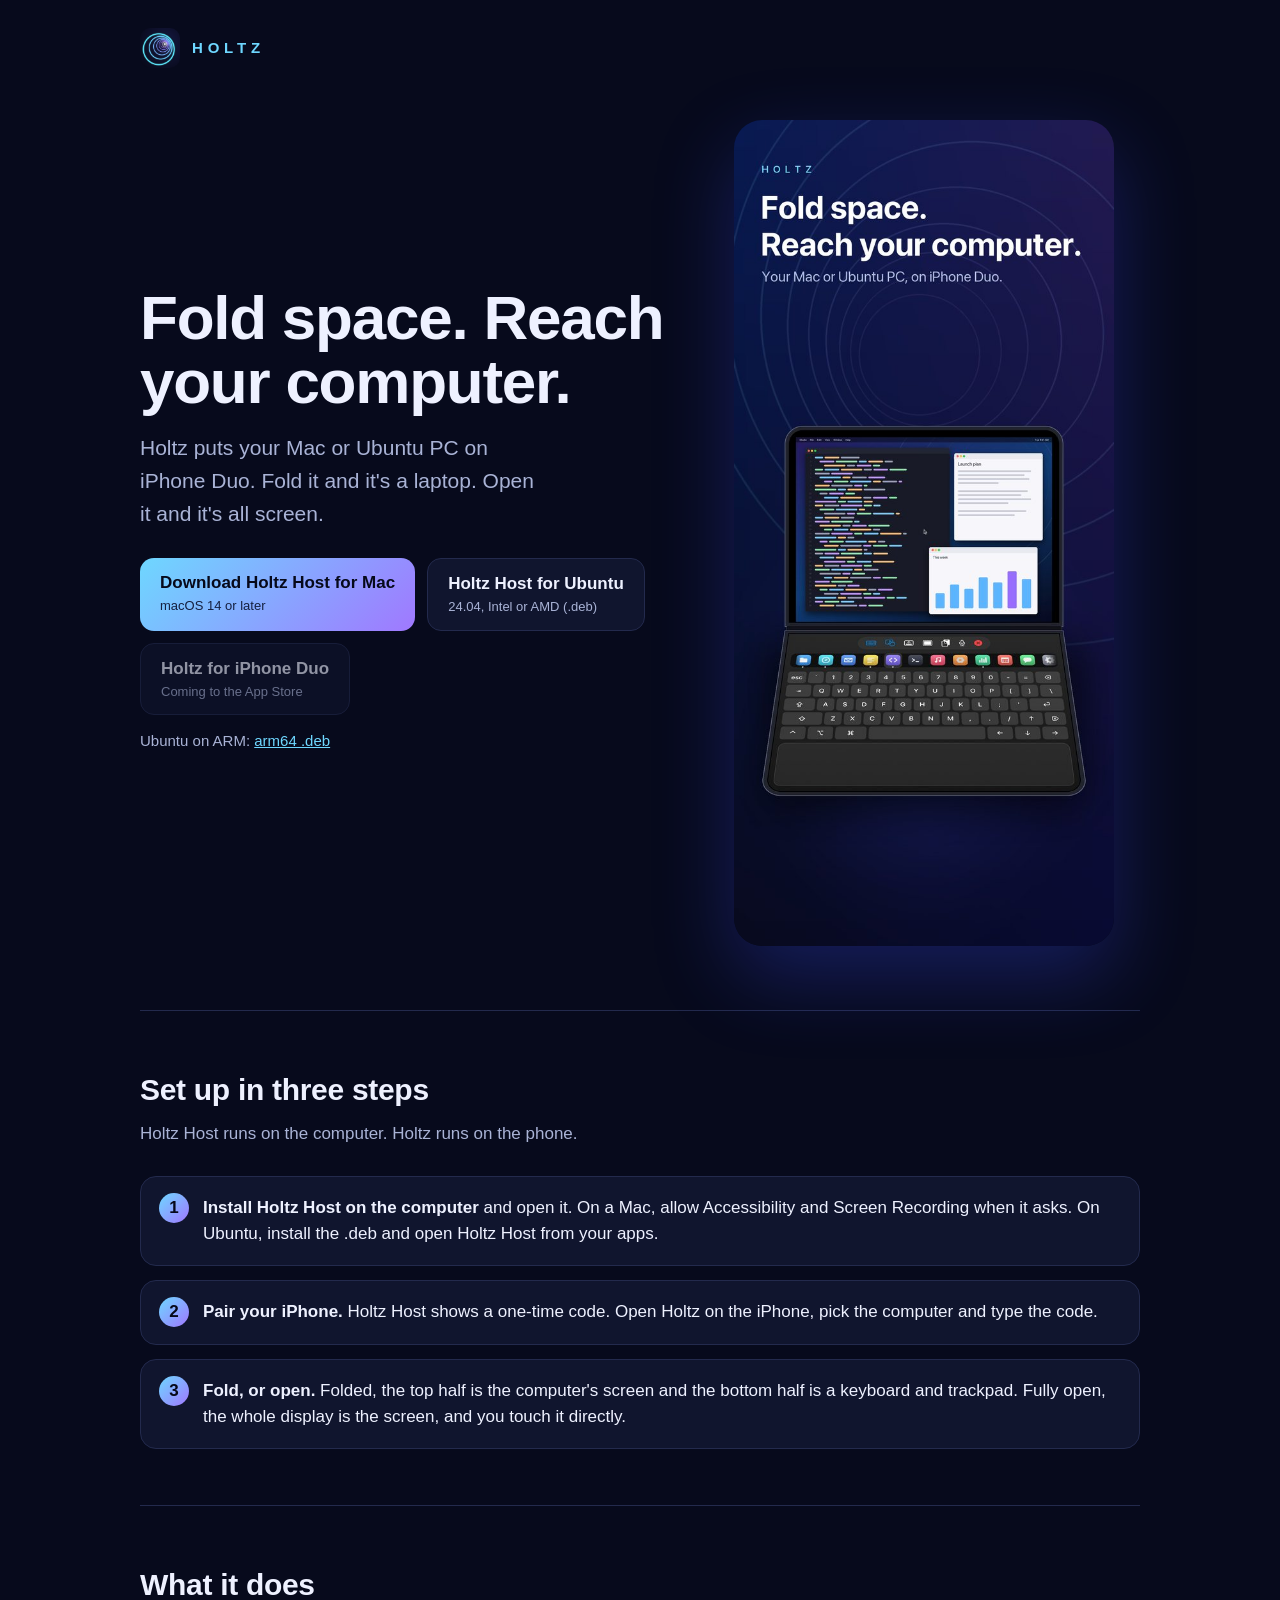
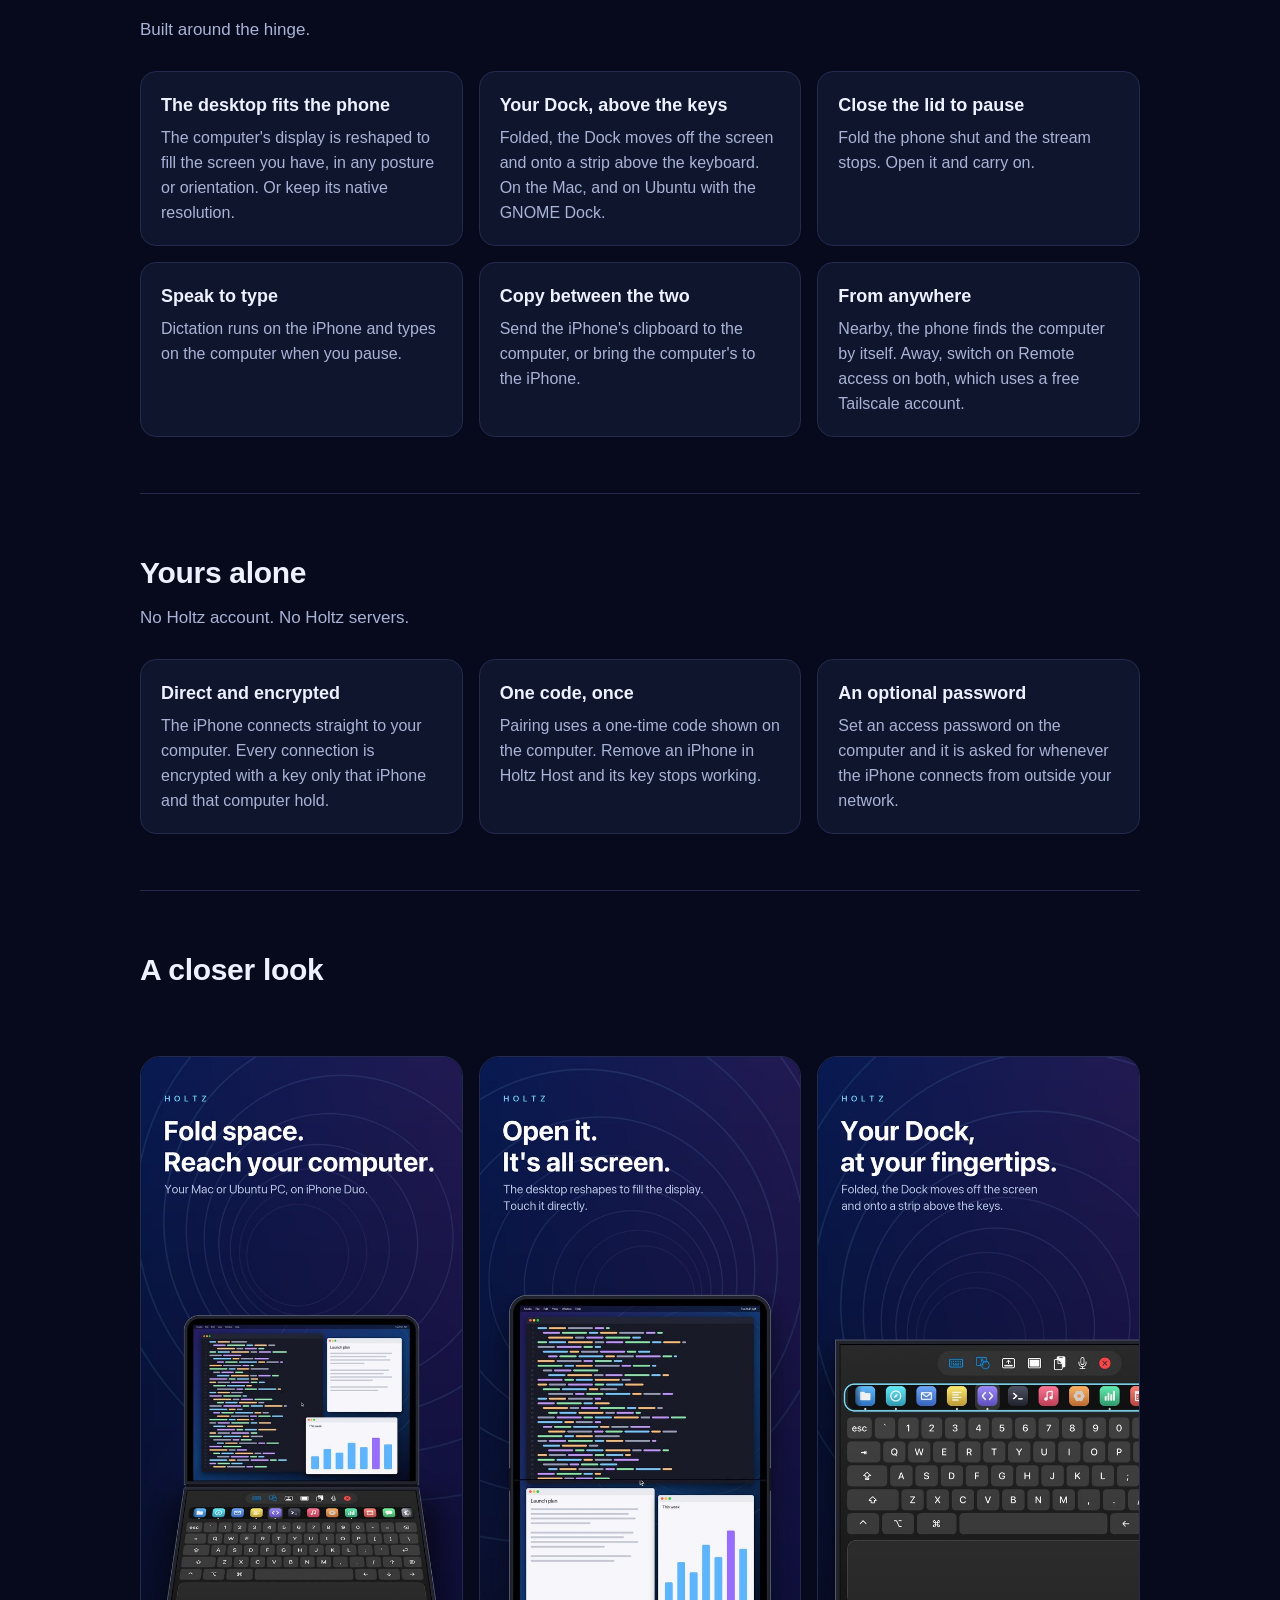
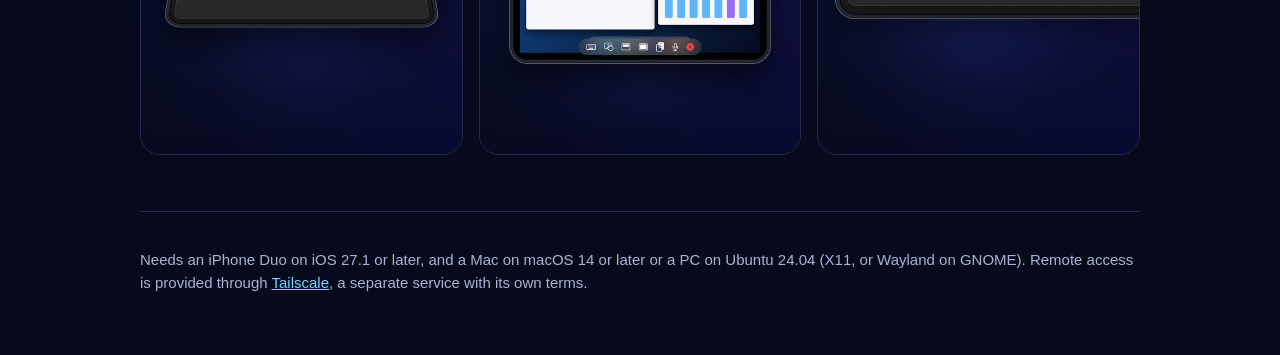
==== index.html @ 6dc0d3e1 "Update the Holtz website" ====
<!doctype html>
<html lang="en">
<head>
<meta charset="utf-8">
<meta name="viewport" content="width=device-width, initial-scale=1">
<title>Holtz: your computer on iPhone Duo</title>
<meta name="description" content="Holtz turns iPhone Duo into a window onto your Mac or Ubuntu PC. Fold it and it's a laptop; open it and it's all screen.">
<link rel="icon" href="img/icon.png">
<style>
  :root { --bg: #070a1c; --panel: #10152e; --line: #232a4d; --text: #eef1ff; --muted: #a9b3d6;
          --cyan: #6ed7ff; --violet: #a078ff; }
  * { box-sizing: border-box; }
  body { margin: 0; background: var(--bg); color: var(--text); line-height: 1.55;
         font: 17px/1.55 -apple-system, BlinkMacSystemFont, "SF Pro Text", "Segoe UI", Roboto, sans-serif; }
  a { color: var(--cyan); }
  .wrap { max-width: 1040px; margin: 0 auto; padding: 0 20px; }
  header { padding: 28px 0; display: flex; align-items: center; gap: 12px; }
  header img { width: 40px; height: 40px; border-radius: 10px; }
  header b { letter-spacing: .32em; font-size: 15px; color: var(--cyan); }
  .hero { display: grid; grid-template-columns: 1.1fr .9fr; gap: 40px; align-items: center; padding: 24px 0 64px; }
  h1 { font-size: clamp(38px, 6vw, 62px); line-height: 1.04; margin: 0 0 18px; letter-spacing: -.02em; text-wrap: balance; }
  h2 { font-size: 30px; margin: 0 0 8px; letter-spacing: -.01em; }
  .lead { font-size: 21px; color: var(--muted); margin: 0 0 28px; max-width: 34ch; }
  .hero img { width: 100%; max-width: 380px; border-radius: 28px; justify-self: center;
              box-shadow: 0 30px 80px rgba(60, 80, 255, .28); }
  .buttons { display: flex; flex-wrap: wrap; gap: 12px; }
  .button { display: inline-flex; flex-direction: column; padding: 12px 20px; border-radius: 14px;
            text-decoration: none; font-weight: 600; border: 1px solid var(--line); background: var(--panel); color: var(--text); }
  .button small { font-weight: 400; color: var(--muted); font-size: 13px; }
  .button.primary { background: linear-gradient(135deg, var(--cyan), var(--violet)); color: #06091a; border: 0; }
  .button.primary small { color: #152040; }
  .button[aria-disabled] { opacity: .6; pointer-events: none; }
  section { padding: 56px 0; border-top: 1px solid var(--line); }
  .sub { color: var(--muted); margin: 0 0 28px; }
  .grid { display: grid; grid-template-columns: repeat(auto-fit, minmax(240px, 1fr)); gap: 16px; }
  .card { background: var(--panel); border: 1px solid var(--line); border-radius: 16px; padding: 20px; }
  .card h3 { margin: 0 0 6px; font-size: 18px; }
  .card p { margin: 0; color: var(--muted); font-size: 16px; }
  ol.steps { counter-reset: s; list-style: none; padding: 0; margin: 0; display: grid; gap: 14px; }
  ol.steps li { counter-increment: s; background: var(--panel); border: 1px solid var(--line); border-radius: 16px;
                padding: 18px 20px 18px 62px; position: relative; }
  ol.steps li::before { content: counter(s); position: absolute; left: 18px; top: 16px; width: 30px; height: 30px;
                border-radius: 50%; display: grid; place-items: center; font-weight: 700; color: #06091a;
                background: linear-gradient(135deg, var(--cyan), var(--violet)); }
  .shots { display: grid; grid-template-columns: repeat(auto-fit, minmax(200px, 1fr)); gap: 16px; }
  .shots img { width: 100%; border-radius: 20px; border: 1px solid var(--line); }
  code { background: #0c1126; border: 1px solid var(--line); border-radius: 6px; padding: 1px 6px; font-size: 15px; }
  footer { padding: 36px 0 60px; color: var(--muted); font-size: 15px; border-top: 1px solid var(--line); }
  @media (max-width: 760px) { .hero { grid-template-columns: 1fr; } .lead { max-width: none; } }
</style>
</head>
<body>
<div class="wrap">
  <header><img src="img/icon.png" alt=""><b>HOLTZ</b></header>

  <div class="hero">
    <div>
      <h1>Fold space. Reach your computer.</h1>
      <p class="lead">Holtz puts your Mac or Ubuntu PC on iPhone Duo. Fold it and it's a laptop. Open it and it's all screen.</p>
      <div class="buttons">
        <a class="button primary" data-asset="Holtz-Host.dmg" href="#">Download Holtz Host for Mac<small>macOS 14 or later</small></a>
        <a class="button" data-asset="holtz-host_amd64.deb" href="#">Holtz Host for Ubuntu<small>24.04, Intel or AMD (.deb)</small></a>
        <a class="button" aria-disabled="true" href="#">Holtz for iPhone Duo<small>Coming to the App Store</small></a>
      </div>
      <p class="sub" style="margin-top:14px;font-size:15px">Ubuntu on ARM: <a data-asset="holtz-host_arm64.deb" href="#">arm64 .deb</a></p>
    </div>
    <img src="img/01-fold-space.jpg" alt="iPhone Duo folded like a laptop, showing a Mac desktop on top and a keyboard below">
  </div>

  <section>
    <h2>Set up in three steps</h2>
    <p class="sub">Holtz Host runs on the computer. Holtz runs on the phone.</p>
    <ol class="steps">
      <li><b>Install Holtz Host on the computer</b> and open it. On a Mac, allow Accessibility and Screen Recording when it asks. On Ubuntu, install the .deb and open Holtz Host from your apps.</li>
      <li><b>Pair your iPhone.</b> Holtz Host shows a one-time code. Open Holtz on the iPhone, pick the computer and type the code.</li>
      <li><b>Fold, or open.</b> Folded, the top half is the computer's screen and the bottom half is a keyboard and trackpad. Fully open, the whole display is the screen, and you touch it directly.</li>
    </ol>
  </section>

  <section>
    <h2>What it does</h2>
    <p class="sub">Built around the hinge.</p>
    <div class="grid">
      <div class="card"><h3>The desktop fits the phone</h3><p>The computer's display is reshaped to fill the screen you have, in any posture or orientation. Or keep its native resolution.</p></div>
      <div class="card"><h3>Your Dock, above the keys</h3><p>Folded, the Dock moves off the screen and onto a strip above the keyboard. On the Mac, and on Ubuntu with the GNOME Dock.</p></div>
      <div class="card"><h3>Close the lid to pause</h3><p>Fold the phone shut and the stream stops. Open it and carry on.</p></div>
      <div class="card"><h3>Speak to type</h3><p>Dictation runs on the iPhone and types on the computer when you pause.</p></div>
      <div class="card"><h3>Copy between the two</h3><p>Send the iPhone's clipboard to the computer, or bring the computer's to the iPhone.</p></div>
      <div class="card"><h3>From anywhere</h3><p>Nearby, the phone finds the computer by itself. Away, switch on Remote access on both, which uses a free Tailscale account.</p></div>
    </div>
  </section>

  <section>
    <h2>Yours alone</h2>
    <p class="sub">No Holtz account. No Holtz servers.</p>
    <div class="grid">
      <div class="card"><h3>Direct and encrypted</h3><p>The iPhone connects straight to your computer. Every connection is encrypted with a key only that iPhone and that computer hold.</p></div>
      <div class="card"><h3>One code, once</h3><p>Pairing uses a one-time code shown on the computer. Remove an iPhone in Holtz Host and its key stops working.</p></div>
      <div class="card"><h3>An optional password</h3><p>Set an access password on the computer and it is asked for whenever the iPhone connects from outside your network.</p></div>
    </div>
  </section>

  <section>
    <h2>A closer look</h2>
    <p class="sub">&nbsp;</p>
    <div class="shots">
      <img src="img/01-fold-space.jpg" alt="Folded: screen above, keyboard and trackpad below">
      <img src="img/02-all-screen.jpg" alt="Fully open: the desktop fills the display">
      <img src="img/03-dock.jpg" alt="The Dock as a strip above the keyboard">
    </div>
  </section>

  <footer>
    Needs an iPhone Duo on iOS 27.1 or later, and a Mac on macOS 14 or later or a PC on Ubuntu 24.04 (X11, or Wayland on GNOME).
    Remote access is provided through <a href="https://tailscale.com">Tailscale</a>, a separate service with its own terms.
  </footer>
</div>
<script>
  // Downloads come from the latest GitHub release of this repository.
  const REPOSITORY = "dean-tessone/holtz";
  for (const link of document.querySelectorAll("[data-asset]")) {
    link.href = `https://github.com/${REPOSITORY}/releases/latest/download/${link.dataset.asset}`;
  }
</script>
</body>
</html>
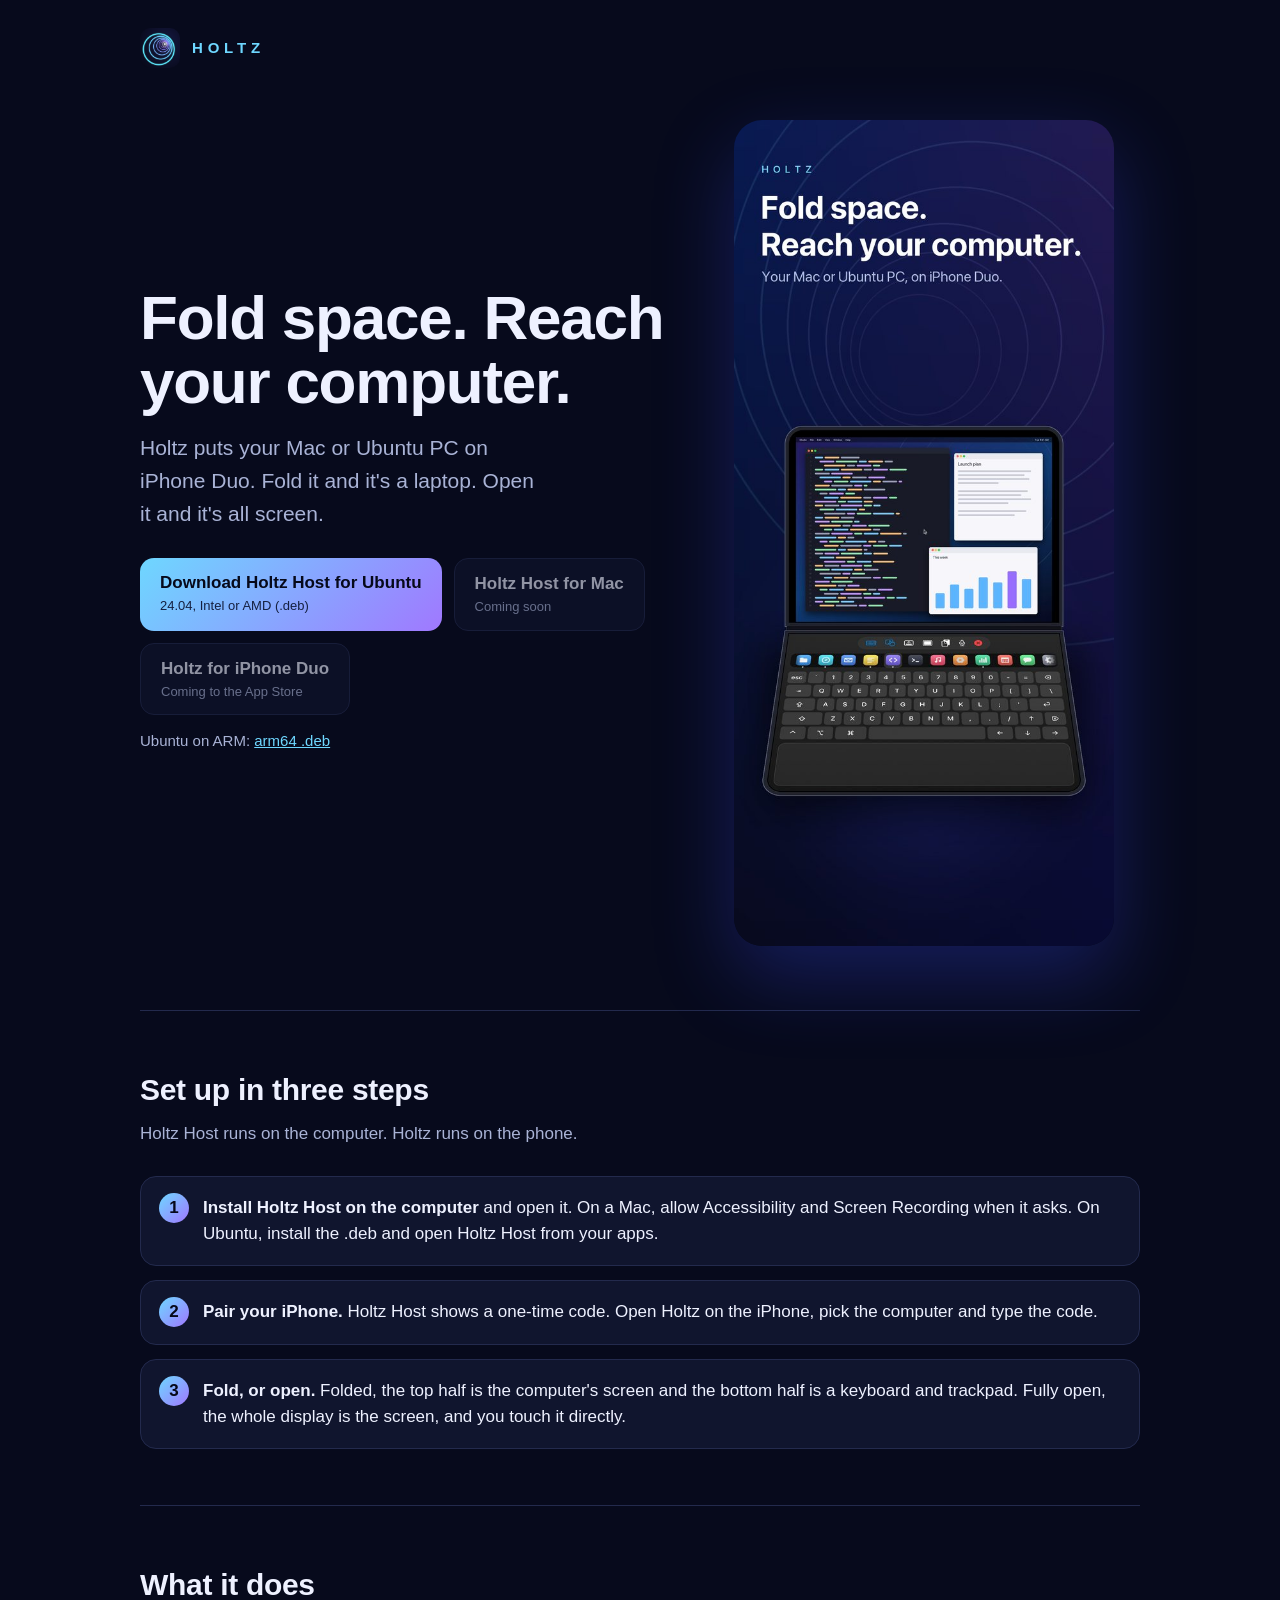
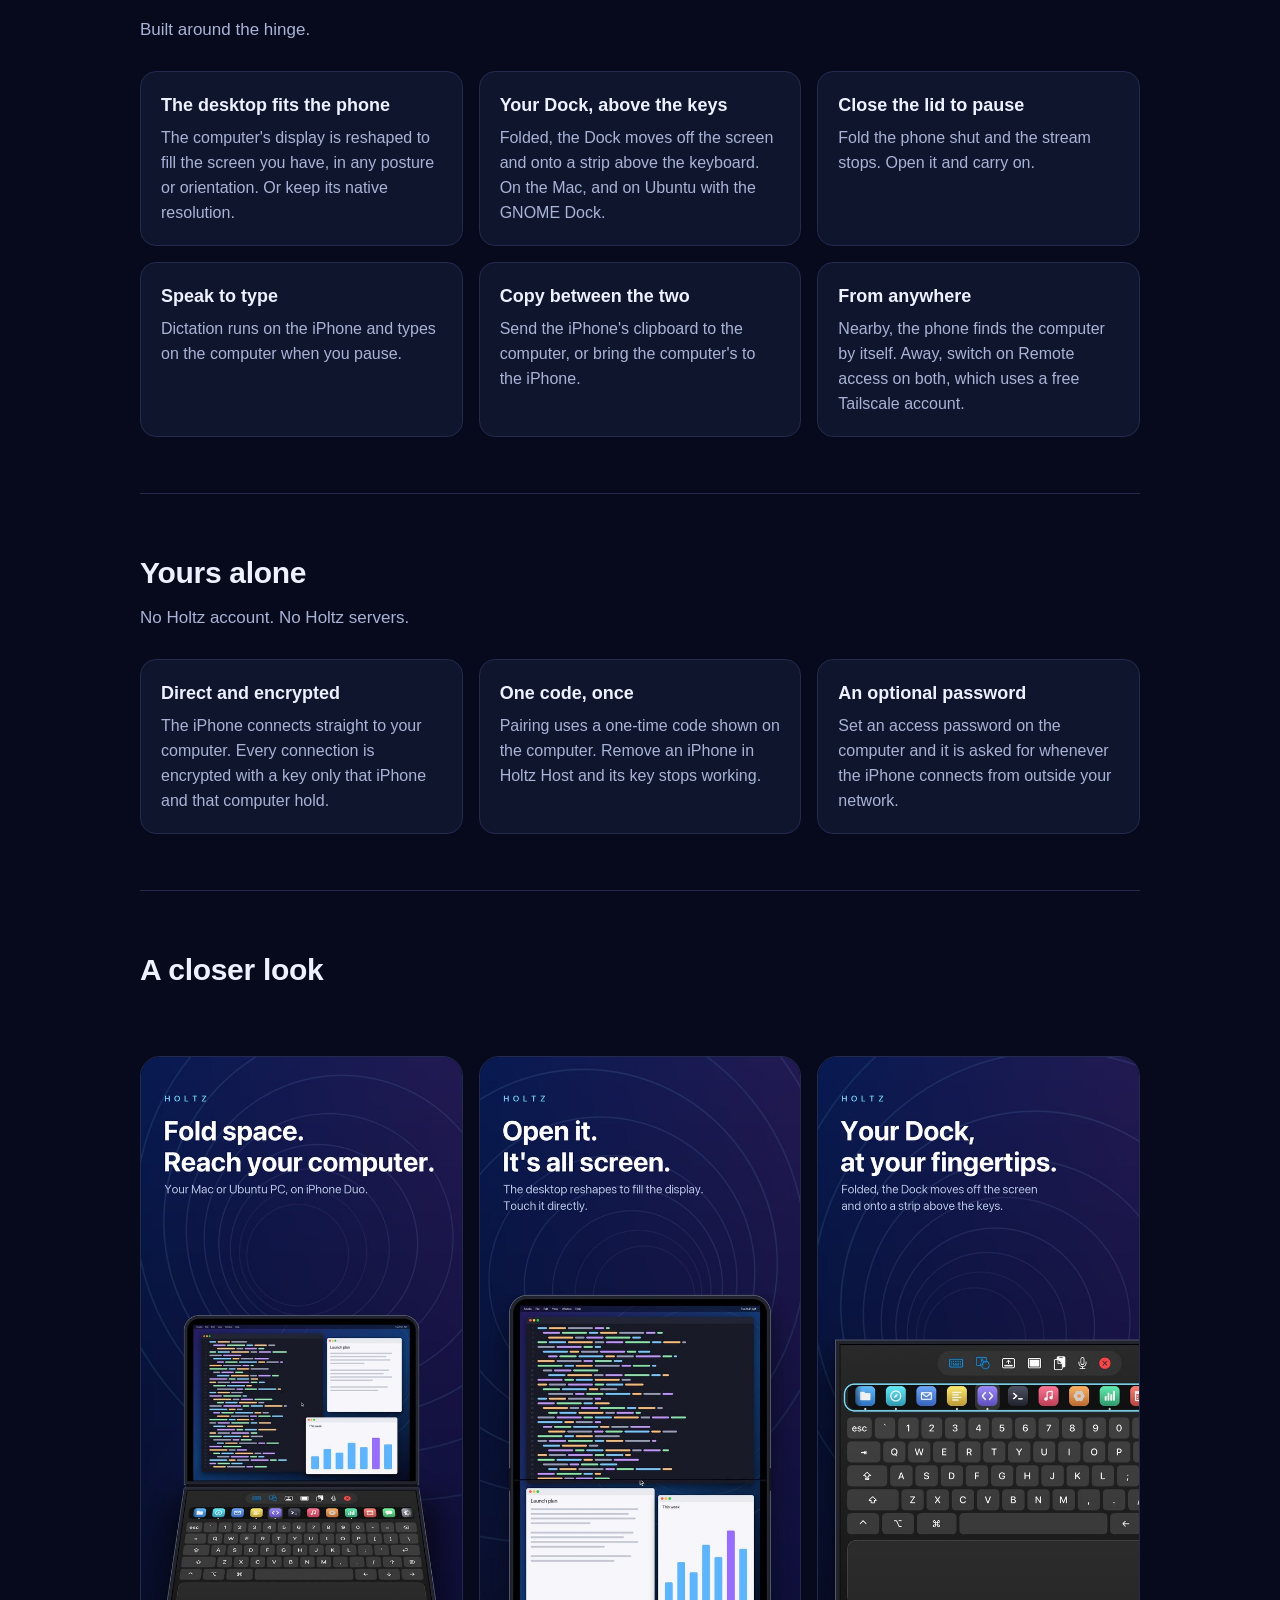
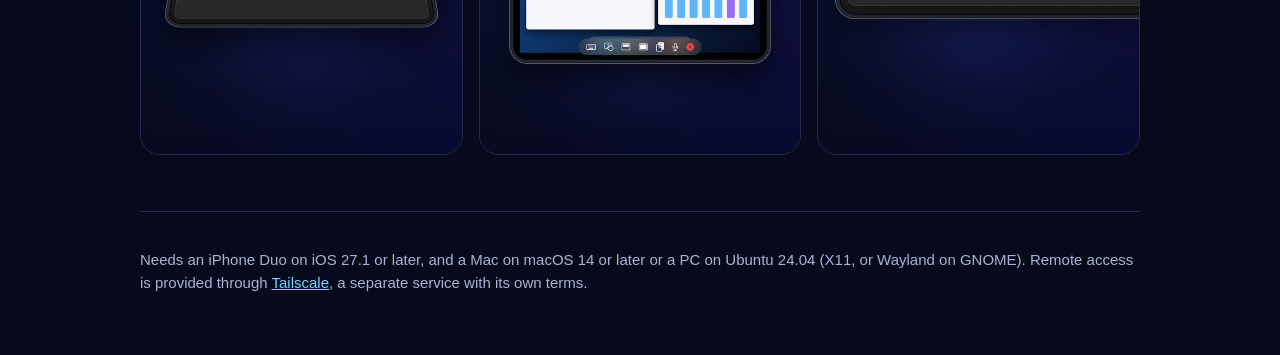
==== commit 5647aba0: "Update the Holtz website" ====
--- a/index.html
+++ b/index.html
@@ -58,8 +58,9 @@
       <h1>Fold space. Reach your computer.</h1>
       <p class="lead">Holtz puts your Mac or Ubuntu PC on iPhone Duo. Fold it and it's a laptop. Open it and it's all screen.</p>
       <div class="buttons">
-        <a class="button primary" data-asset="Holtz-Host.dmg" href="#">Download Holtz Host for Mac<small>macOS 14 or later</small></a>
-        <a class="button" data-asset="holtz-host_amd64.deb" href="#">Holtz Host for Ubuntu<small>24.04, Intel or AMD (.deb)</small></a>
+        <a class="button primary" data-asset="holtz-host_amd64.deb" href="#">Download Holtz Host for Ubuntu<small>24.04, Intel or AMD (.deb)</small></a>
+        <!-- When the Mac release exists: remove aria-disabled, add data-asset="Holtz-Host.dmg", and say "macOS 14 or later, Intel and Apple silicon". -->
+        <a class="button" aria-disabled="true" href="#">Holtz Host for Mac<small>Coming soon</small></a>
         <a class="button" aria-disabled="true" href="#">Holtz for iPhone Duo<small>Coming to the App Store</small></a>
       </div>
       <p class="sub" style="margin-top:14px;font-size:15px">Ubuntu on ARM: <a data-asset="holtz-host_arm64.deb" href="#">arm64 .deb</a></p>
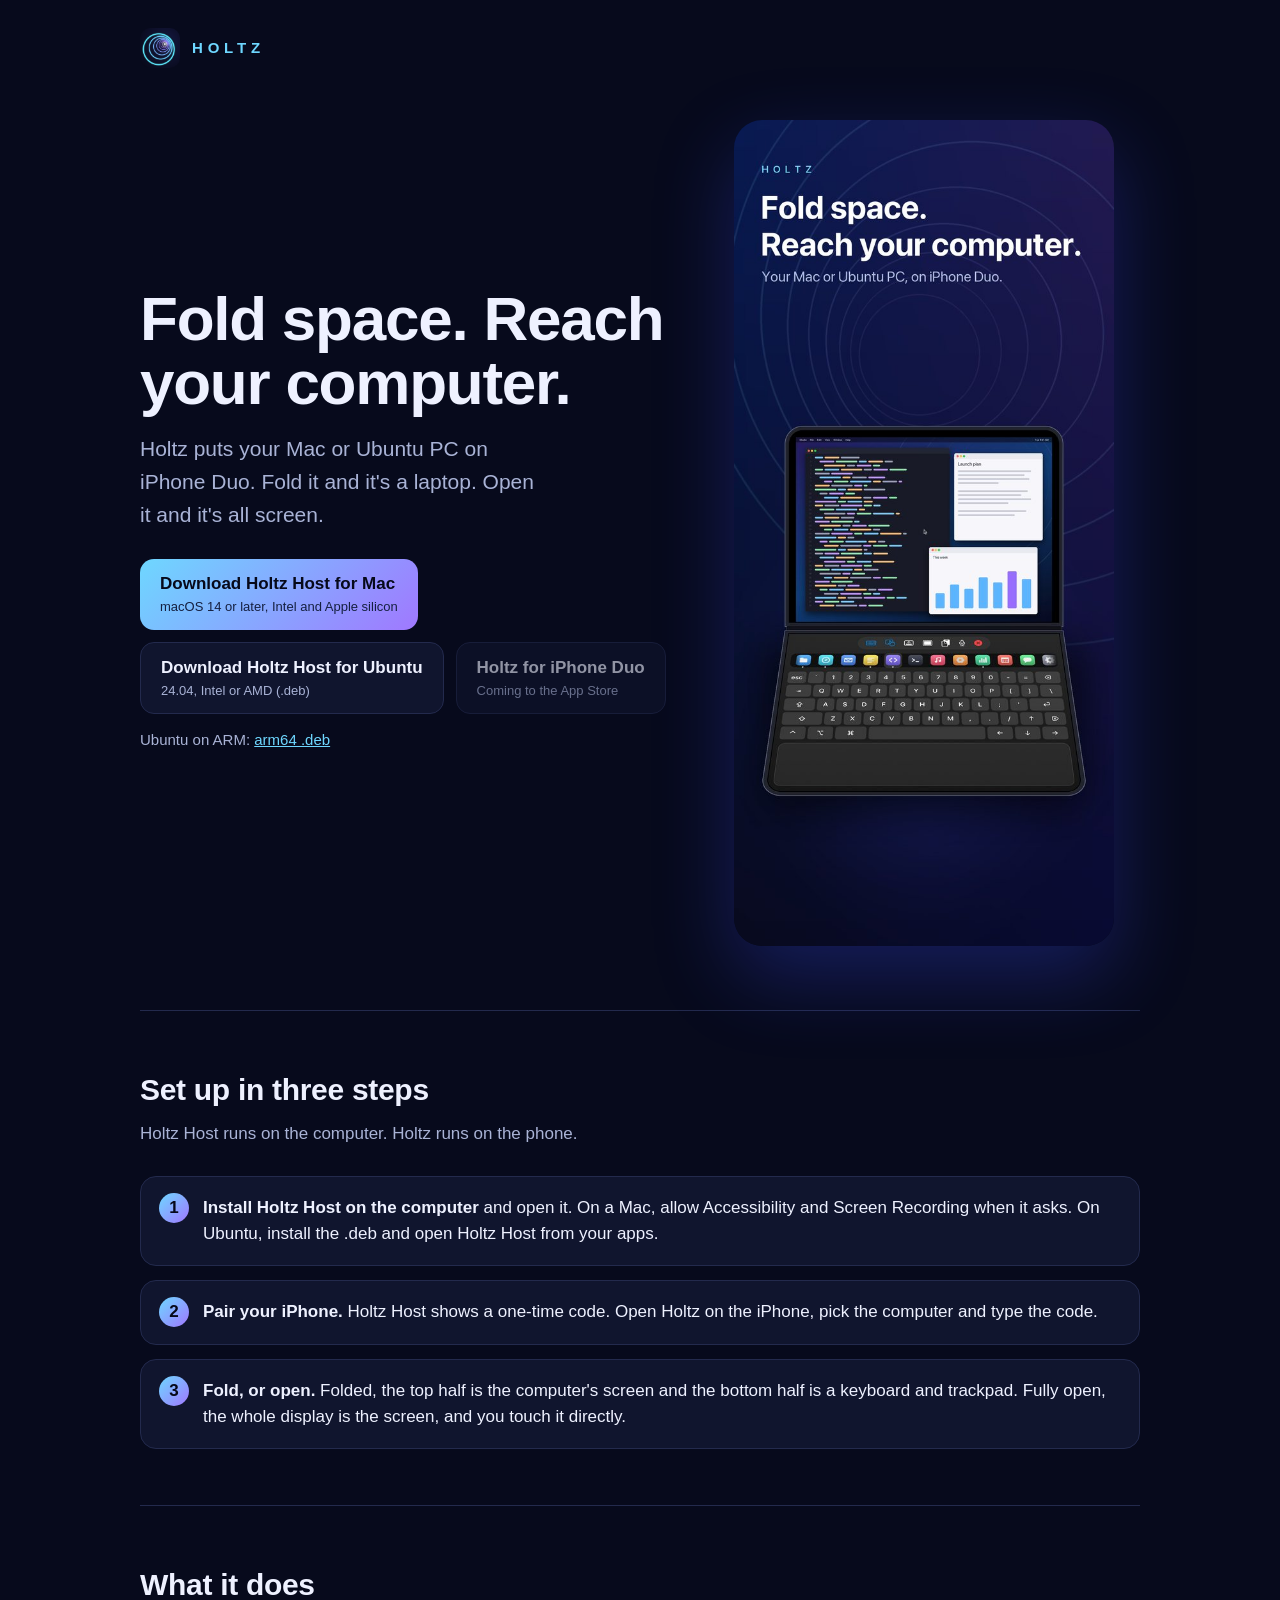
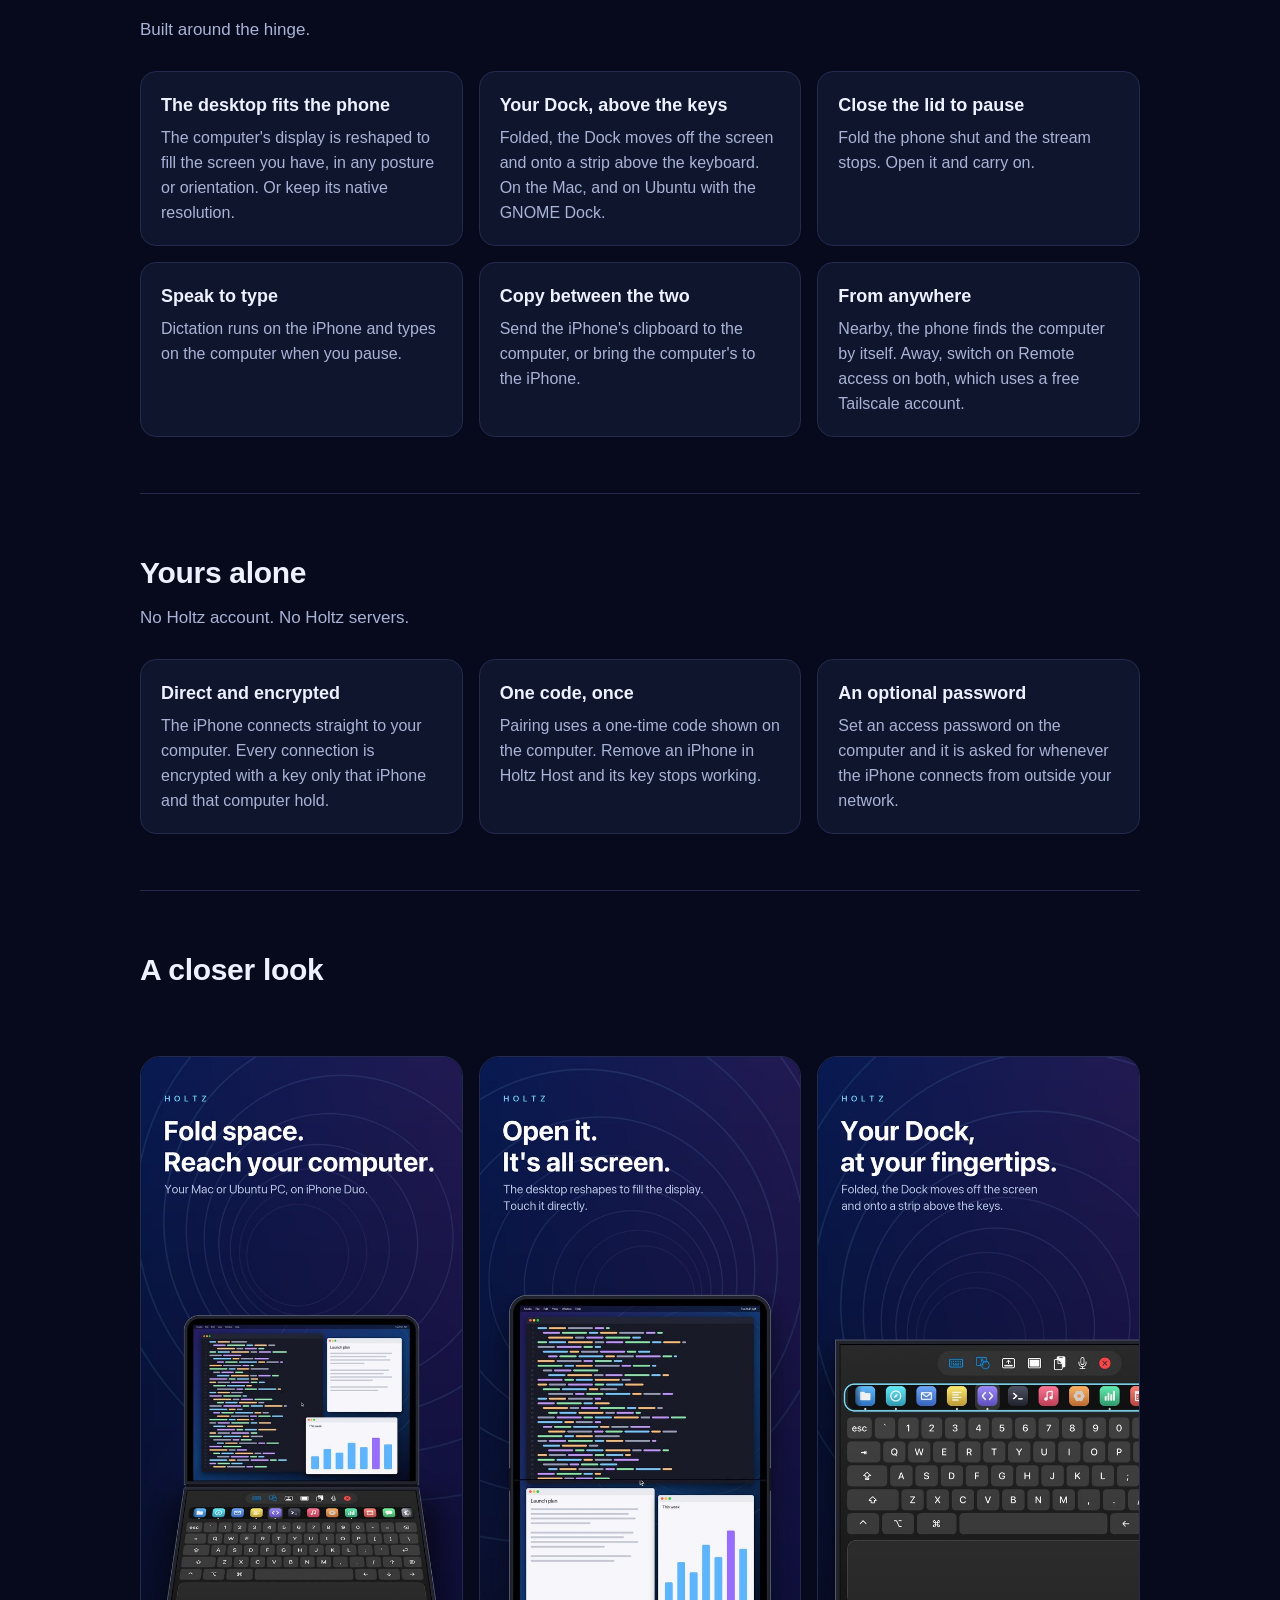
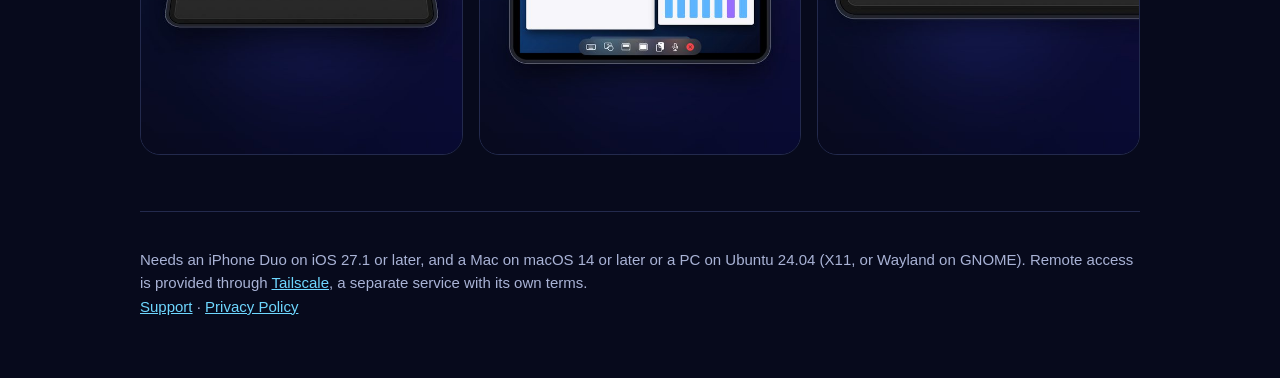
==== commit 83cd89b4: "Update the Holtz website" ====
--- a/index.html
+++ b/index.html
@@ -58,9 +58,8 @@
       <h1>Fold space. Reach your computer.</h1>
       <p class="lead">Holtz puts your Mac or Ubuntu PC on iPhone Duo. Fold it and it's a laptop. Open it and it's all screen.</p>
       <div class="buttons">
-        <a class="button primary" data-asset="holtz-host_amd64.deb" href="#">Download Holtz Host for Ubuntu<small>24.04, Intel or AMD (.deb)</small></a>
-        <!-- When the Mac release exists: remove aria-disabled, add data-asset="Holtz-Host.dmg", and say "macOS 14 or later, Intel and Apple silicon". -->
-        <a class="button" aria-disabled="true" href="#">Holtz Host for Mac<small>Coming soon</small></a>
+        <a class="button primary" data-asset="Holtz-Host.dmg" href="#">Download Holtz Host for Mac<small>macOS 14 or later, Intel and Apple silicon</small></a>
+        <a class="button" data-asset="holtz-host_amd64.deb" href="#">Download Holtz Host for Ubuntu<small>24.04, Intel or AMD (.deb)</small></a>
         <a class="button" aria-disabled="true" href="#">Holtz for iPhone Duo<small>Coming to the App Store</small></a>
       </div>
       <p class="sub" style="margin-top:14px;font-size:15px">Ubuntu on ARM: <a data-asset="holtz-host_arm64.deb" href="#">arm64 .deb</a></p>
@@ -114,6 +113,7 @@
   <footer>
     Needs an iPhone Duo on iOS 27.1 or later, and a Mac on macOS 14 or later or a PC on Ubuntu 24.04 (X11, or Wayland on GNOME).
     Remote access is provided through <a href="https://tailscale.com">Tailscale</a>, a separate service with its own terms.
+    <br><a href="support.html">Support</a> · <a href="privacy.html">Privacy Policy</a>
   </footer>
 </div>
 <script>
